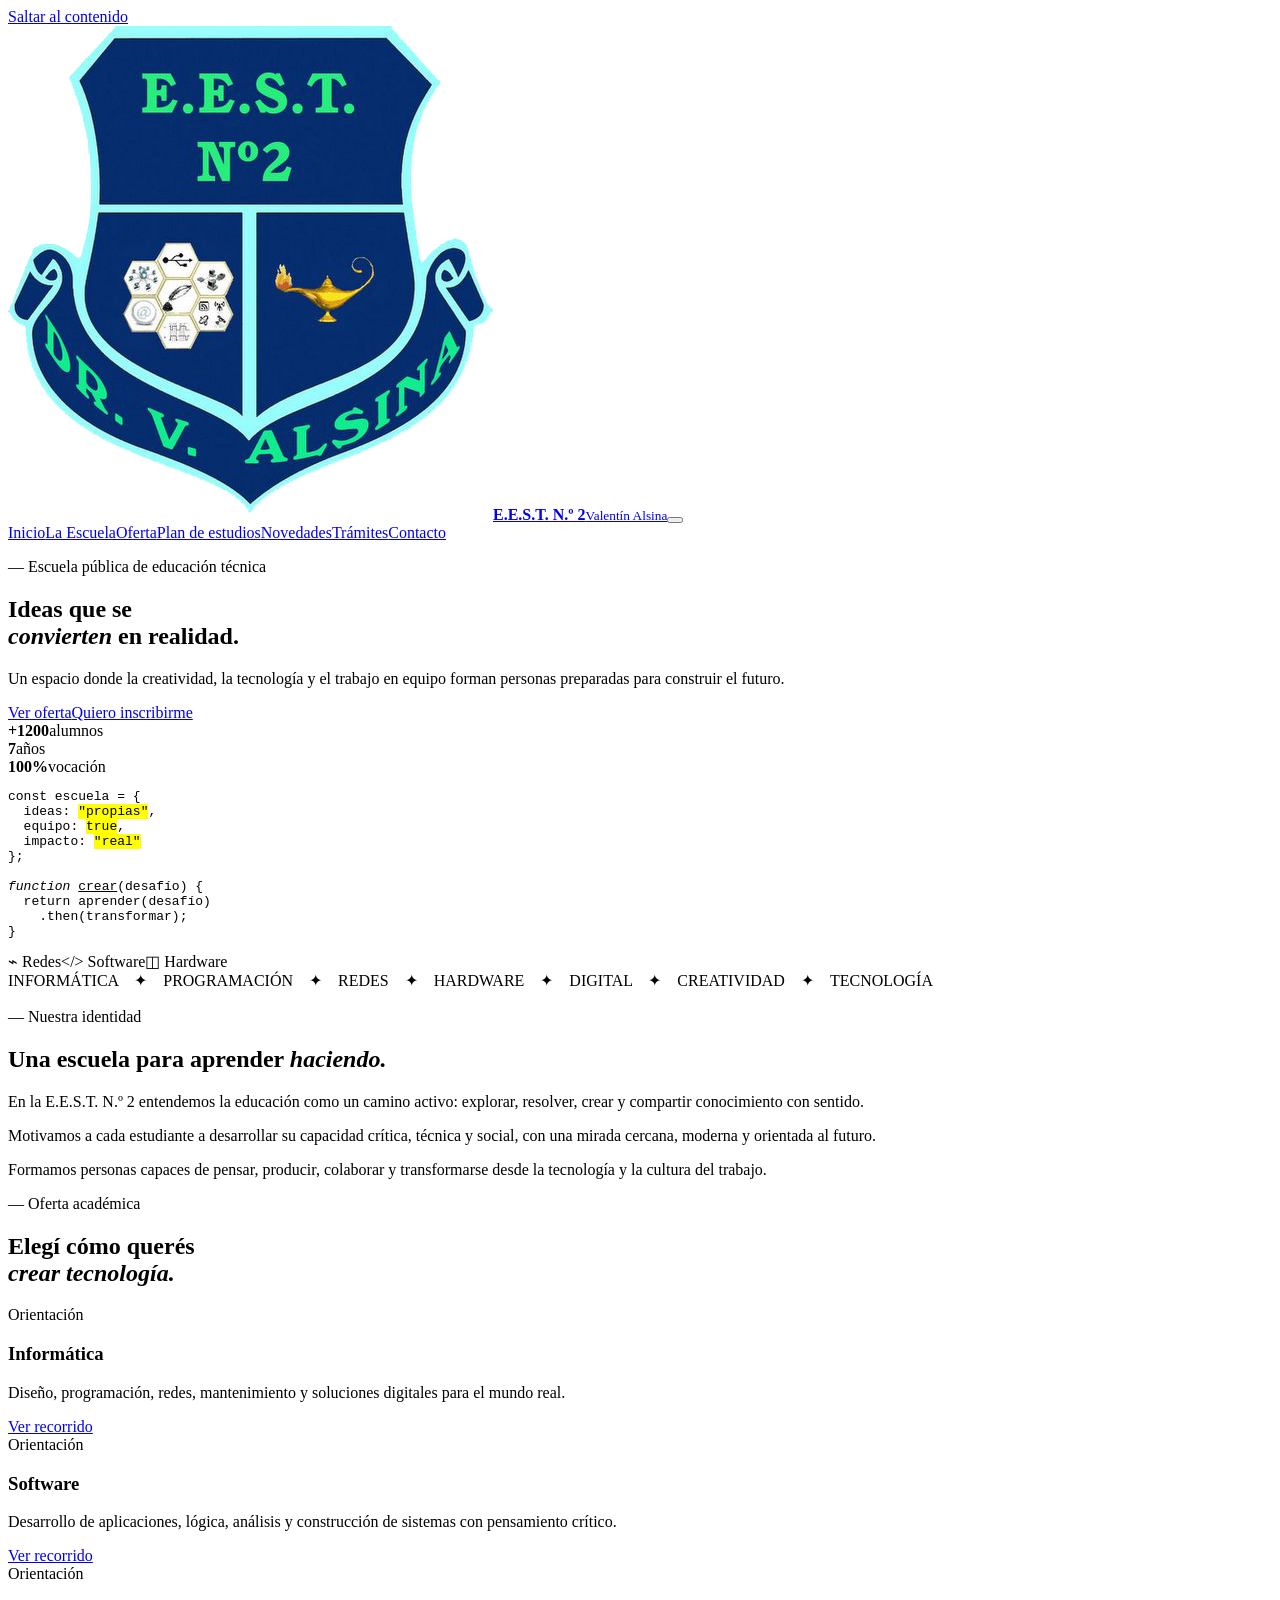
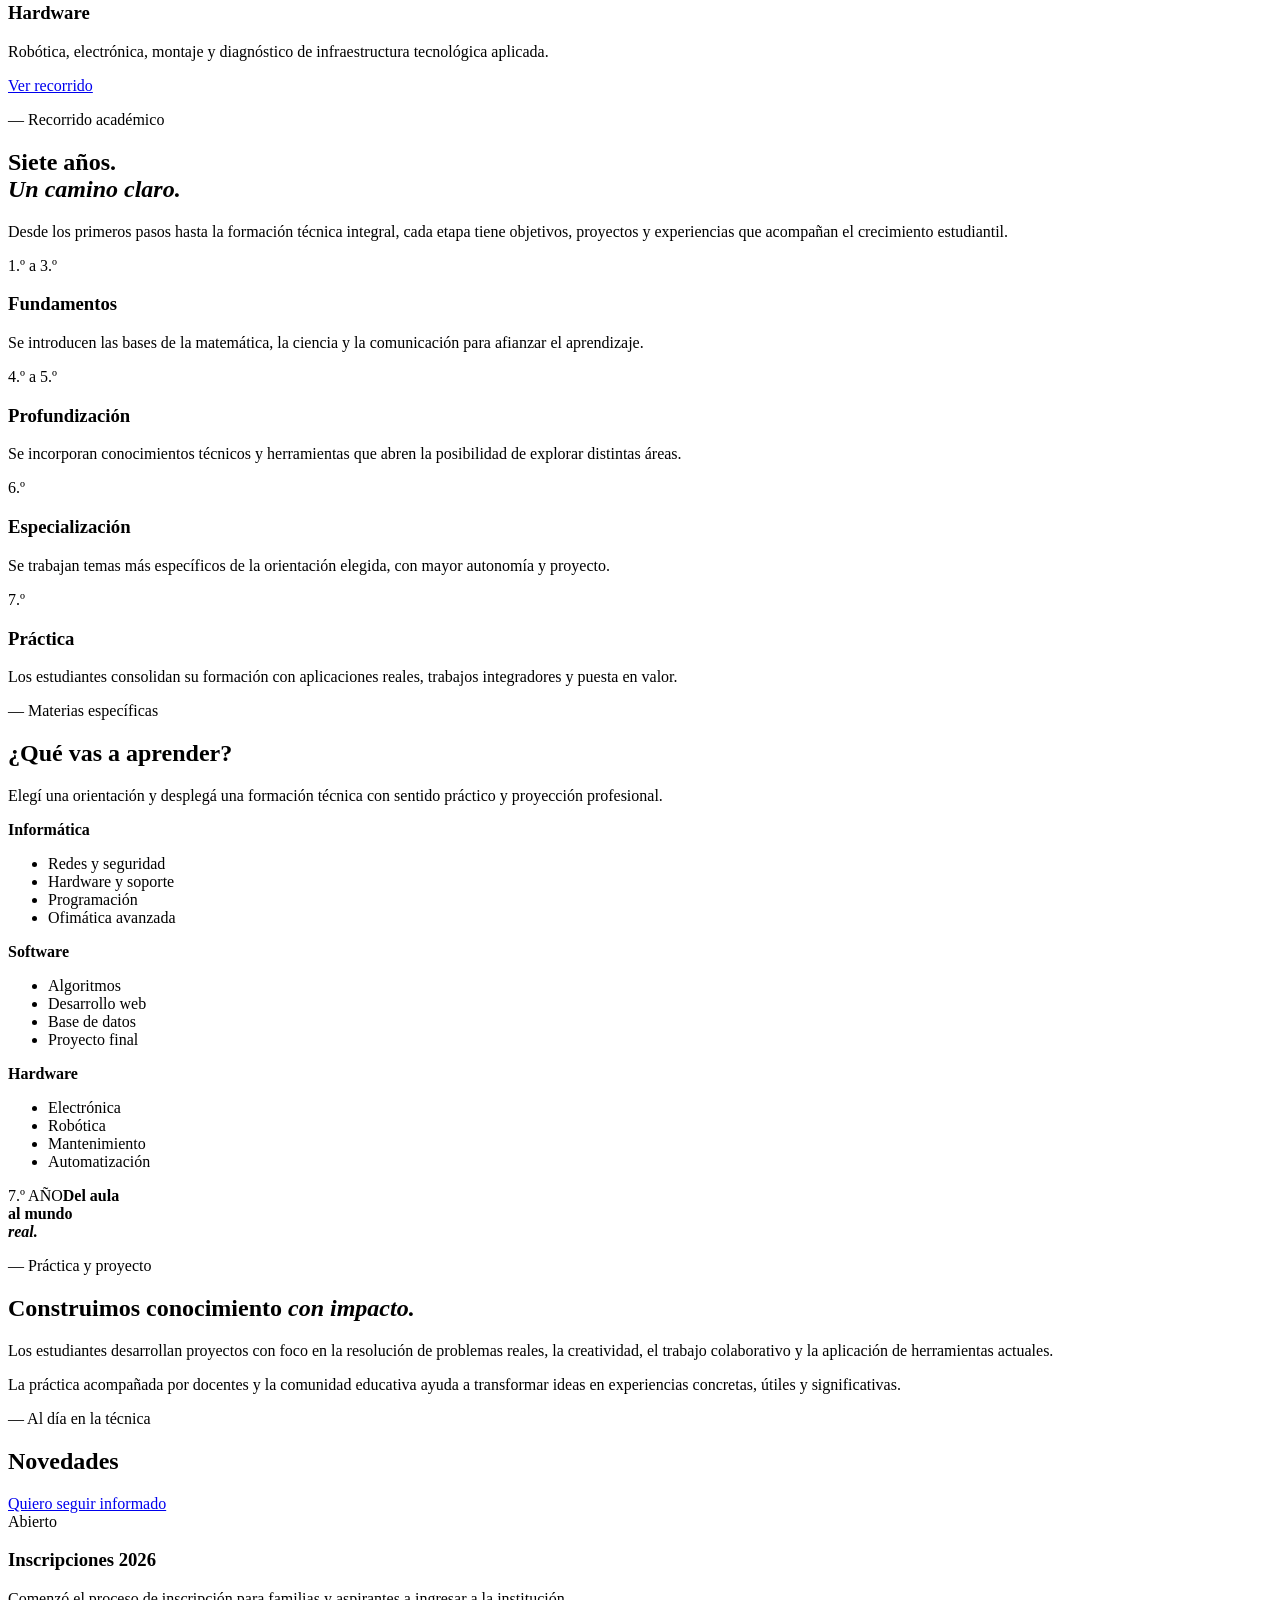
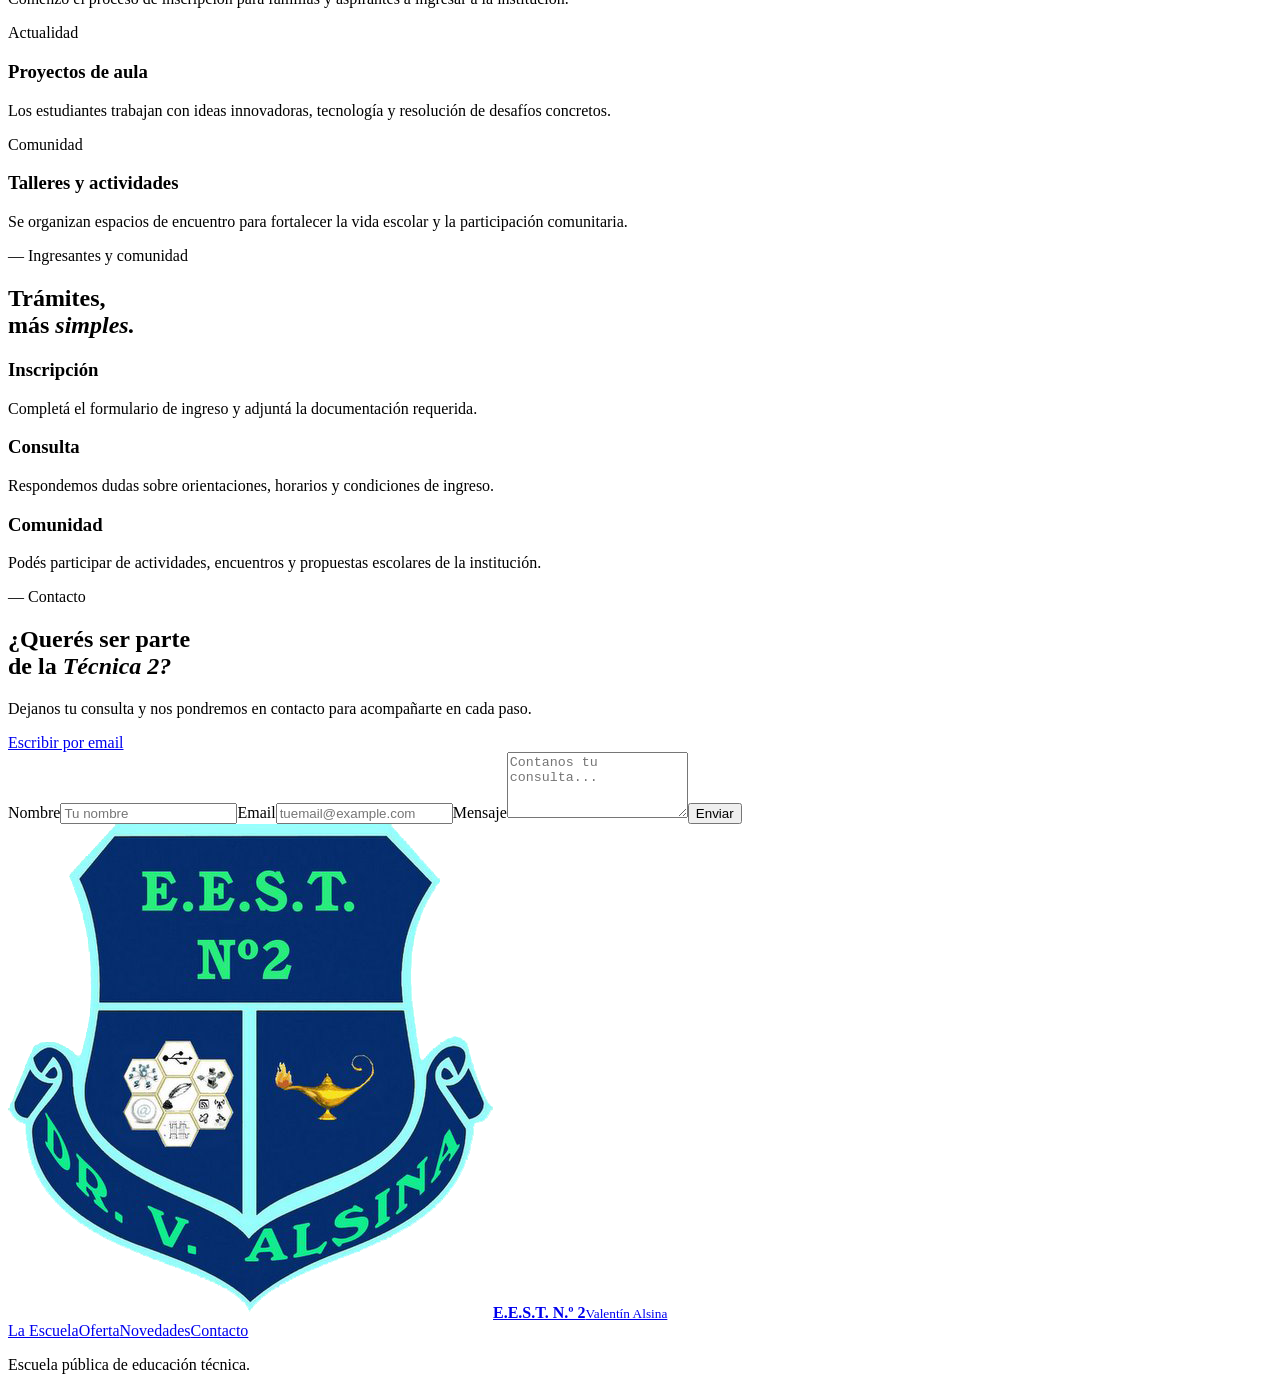
==== project/index.html @ 996b352d "Rename project/Index.html to project/index.html" ====
<!doctype html>
<html lang="es"><head><meta charset="utf-8"><meta name="viewport" content="width=device-width,initial-scale=1"><meta name="description" content="Sitio institucional de la E.E.S.T. N.º 2 de Valentín Alsina"><title>E.E.S.T. N.º 2</title><link rel="icon" href="Escudo.png" type="image/png"><link rel="preconnect" href="https://fonts.googleapis.com"><link rel="preconnect" href="https://fonts.gstatic.com" crossorigin><link href="https://fonts.googleapis.com/css2?family=Lexend:wght@400;500;600;700;800;900&family=IBM+Plex+Mono:wght@400;500;600;700&display=swap" rel="stylesheet"><link rel="stylesheet" href="style.css"></head>
<body><a class="skip" href="#main">Saltar al contenido</a>
<header><nav class="nav wrap"><a class="brand" href="#inicio"><img src="Escudo.png" alt="Escudo oficial de la E.E.S.T. N.º 2"><span><strong>E.E.S.T. N.º 2</strong><small>Valentín Alsina</small></span></a><button class="menu-toggle" aria-label="Abrir menú"><span></span><span></span><span></span></button><div class="menu"><a href="#inicio">Inicio</a><a href="#escuela">La Escuela</a><a href="#oferta">Oferta</a><a href="#plan">Plan de estudios</a><a href="#novedades">Novedades</a><a href="#tramites">Trámites</a><a href="#contacto">Contacto</a></div></nav></header>
<main id="main">
<section class="hero" id="inicio"><div class="wrap hero-grid"><div class="hero-copy reveal"><p class="eyebrow">— Escuela pública de educación técnica</p><h1>Ideas que se<br><em>convierten</em> en <span>realidad.</span></h1><p class="lead">Un espacio donde la creatividad, la tecnología y el trabajo en equipo forman personas preparadas para construir el futuro.</p><div class="hero-actions"><a class="button primary" href="#oferta">Ver oferta</a><a class="button secondary" href="#contacto">Quiero inscribirme</a></div><div class="hero-meta"><div><b>+1200</b><span>alumnos</span></div><div><b>7</b><span>años</span></div><div><b>100%</b><span>vocación</span></div></div></div><div class="hero-visual reveal"><div class="code-block"><pre>const escuela = {
  ideas: <mark>"propias"</mark>,
  equipo: <mark>true</mark>,
  impacto: <mark>"real"</mark>
};

<i>function</i> <u>crear</u>(desafío) {
  return aprender(desafío)
    .then(transformar);
}</pre></div><span class="chip c1">⌁ Redes</span><span class="chip c2">&lt;/&gt; Software</span><span class="chip c3">◫ Hardware</span></div></div><div class="ticker">INFORMÁTICA　✦　PROGRAMACIÓN　✦　REDES　✦　HARDWARE　✦　DIGITAL　✦　CREATIVIDAD　✦　TECNOLOGÍA</div></section>

<section class="section" id="escuela"><div class="wrap intro"><div class="heading reveal"><p class="eyebrow blue">— Nuestra identidad</p><h2>Una escuela para aprender <em>haciendo.</em></h2></div><div class="intro-grid reveal"><div class="card glow"><p>En la E.E.S.T. N.º 2 entendemos la educación como un camino activo: explorar, resolver, crear y compartir conocimiento con sentido.</p></div><div class="card"><p>Motivamos a cada estudiante a desarrollar su capacidad crítica, técnica y social, con una mirada cercana, moderna y orientada al futuro.</p></div><div class="card"><p>Formamos personas capaces de pensar, producir, colaborar y transformarse desde la tecnología y la cultura del trabajo.</p></div></div></div></section>

<section class="section dark" id="oferta"><div class="wrap"><div class="heading center reveal"><p class="eyebrow">— Oferta académica</p><h2>Elegí cómo querés<br><em>crear tecnología.</em></h2></div><div class="cards-grid reveal"><article class="offer-card"><span class="kicker">Orientación</span><h3>Informática</h3><p>Diseño, programación, redes, mantenimiento y soluciones digitales para el mundo real.</p><a href="#plan">Ver recorrido</a></article><article class="offer-card"><span class="kicker">Orientación</span><h3>Software</h3><p>Desarrollo de aplicaciones, lógica, análisis y construcción de sistemas con pensamiento crítico.</p><a href="#plan">Ver recorrido</a></article><article class="offer-card"><span class="kicker">Orientación</span><h3>Hardware</h3><p>Robótica, electrónica, montaje y diagnóstico de infraestructura tecnológica aplicada.</p><a href="#plan">Ver recorrido</a></article></div></div></section>

<section class="section white" id="plan"><div class="wrap"><div class="study-head reveal"><div class="heading"><p class="eyebrow blue">— Recorrido académico</p><h2>Siete años.<br><em>Un camino claro.</em></h2></div><p>Desde los primeros pasos hasta la formación técnica integral, cada etapa tiene objetivos, proyectos y experiencias que acompañan el crecimiento estudiantil.</p></div><div class="timeline reveal"><div class="step"><span>1.º a 3.º</span><h3>Fundamentos</h3><p>Se introducen las bases de la matemática, la ciencia y la comunicación para afianzar el aprendizaje.</p></div><div class="step"><span>4.º a 5.º</span><h3>Profundización</h3><p>Se incorporan conocimientos técnicos y herramientas que abren la posibilidad de explorar distintas áreas.</p></div><div class="step"><span>6.º</span><h3>Especialización</h3><p>Se trabajan temas más específicos de la orientación elegida, con mayor autonomía y proyecto.</p></div><div class="step"><span>7.º</span><h3>Práctica</h3><p>Los estudiantes consolidan su formación con aplicaciones reales, trabajos integradores y puesta en valor.</p></div></div></div></section>

<section class="section"><div class="wrap narrow"><div class="heading reveal"><p class="eyebrow blue">— Materias específicas</p><h2>¿Qué vas a aprender?</h2><p>Elegí una orientación y desplegá una formación técnica con sentido práctico y proyección profesional.</p></div><div class="subject-list reveal"><div class="subject"><strong>Informática</strong><ul><li>Redes y seguridad</li><li>Hardware y soporte</li><li>Programación</li><li>Ofimática avanzada</li></ul></div><div class="subject"><strong>Software</strong><ul><li>Algoritmos</li><li>Desarrollo web</li><li>Base de datos</li><li>Proyecto final</li></ul></div><div class="subject"><strong>Hardware</strong><ul><li>Electrónica</li><li>Robótica</li><li>Mantenimiento</li><li>Automatización</li></ul></div></div></div></section>

<section class="section practice"><div class="wrap practice-grid"><div class="practice-art reveal"><span>7.º AÑO</span><b>Del aula<br>al mundo<br><em>real.</em></b></div><div class="practice-copy reveal"><div class="heading"><p class="eyebrow blue">— Práctica y proyecto</p><h2>Construimos conocimiento <em>con impacto.</em></h2></div><p>Los estudiantes desarrollan proyectos con foco en la resolución de problemas reales, la creatividad, el trabajo colaborativo y la aplicación de herramientas actuales.</p><p>La práctica acompañada por docentes y la comunidad educativa ayuda a transformar ideas en experiencias concretas, útiles y significativas.</p></div></div></section>

<section class="section" id="novedades"><div class="wrap"><div class="news-head reveal"><div class="heading"><p class="eyebrow blue">— Al día en la técnica</p><h2>Novedades</h2></div><a class="text-link" href="#contacto">Quiero seguir informado</a></div><div class="news-grid reveal"><article class="news-card"><span>Abierto</span><h3>Inscripciones 2026</h3><p>Comenzó el proceso de inscripción para familias y aspirantes a ingresar a la institución.</p></article><article class="news-card"><span>Actualidad</span><h3>Proyectos de aula</h3><p>Los estudiantes trabajan con ideas innovadoras, tecnología y resolución de desafíos concretos.</p></article><article class="news-card"><span>Comunidad</span><h3>Talleres y actividades</h3><p>Se organizan espacios de encuentro para fortalecer la vida escolar y la participación comunitaria.</p></article></div></div></section>

<section class="section white" id="tramites"><div class="wrap procedures"><div class="heading reveal"><p class="eyebrow blue">— Ingresantes y comunidad</p><h2>Trámites,<br>más <em>simples.</em></h2></div><div class="procedure-list reveal"><div class="procedure"><h3>Inscripción</h3><p>Completá el formulario de ingreso y adjuntá la documentación requerida.</p></div><div class="procedure"><h3>Consulta</h3><p>Respondemos dudas sobre orientaciones, horarios y condiciones de ingreso.</p></div><div class="procedure"><h3>Comunidad</h3><p>Podés participar de actividades, encuentros y propuestas escolares de la institución.</p></div></div></div></section>

<section class="contact" id="contacto"><div class="wrap contact-grid"><div class="heading reveal"><p class="eyebrow">— Contacto</p><h2>¿Querés ser parte<br>de la <em>Técnica 2?</em></h2><p>Dejanos tu consulta y nos pondremos en contacto para acompañarte en cada paso.</p><a class="button primary" href="mailto:contacto@tecnica2.edu.ar">Escribir por email</a></div><form class="contact-form reveal"><label><span>Nombre</span><input type="text" placeholder="Tu nombre"></label><label><span>Email</span><input type="email" placeholder="tuemail@example.com"></label><label><span>Mensaje</span><textarea rows="4" placeholder="Contanos tu consulta..."></textarea></label><button type="submit" class="button primary">Enviar</button></form></div></section>
</main>
<footer><div class="wrap footer"><a class="brand" href="#inicio"><img src="Escudo.png" alt="Escudo oficial de la E.E.S.T. N.º 2"><span><strong>E.E.S.T. N.º 2</strong><small>Valentín Alsina</small></span></a><div class="footer-links"><a href="#escuela">La Escuela</a><a href="#oferta">Oferta</a><a href="#novedades">Novedades</a><a href="#contacto">Contacto</a></div><p>Escuela pública de educación técnica.</p></div></footer>
<dialog><button class="close">×</button><div id="modal"></div></dialog><script src="script.js"></script></body></html>
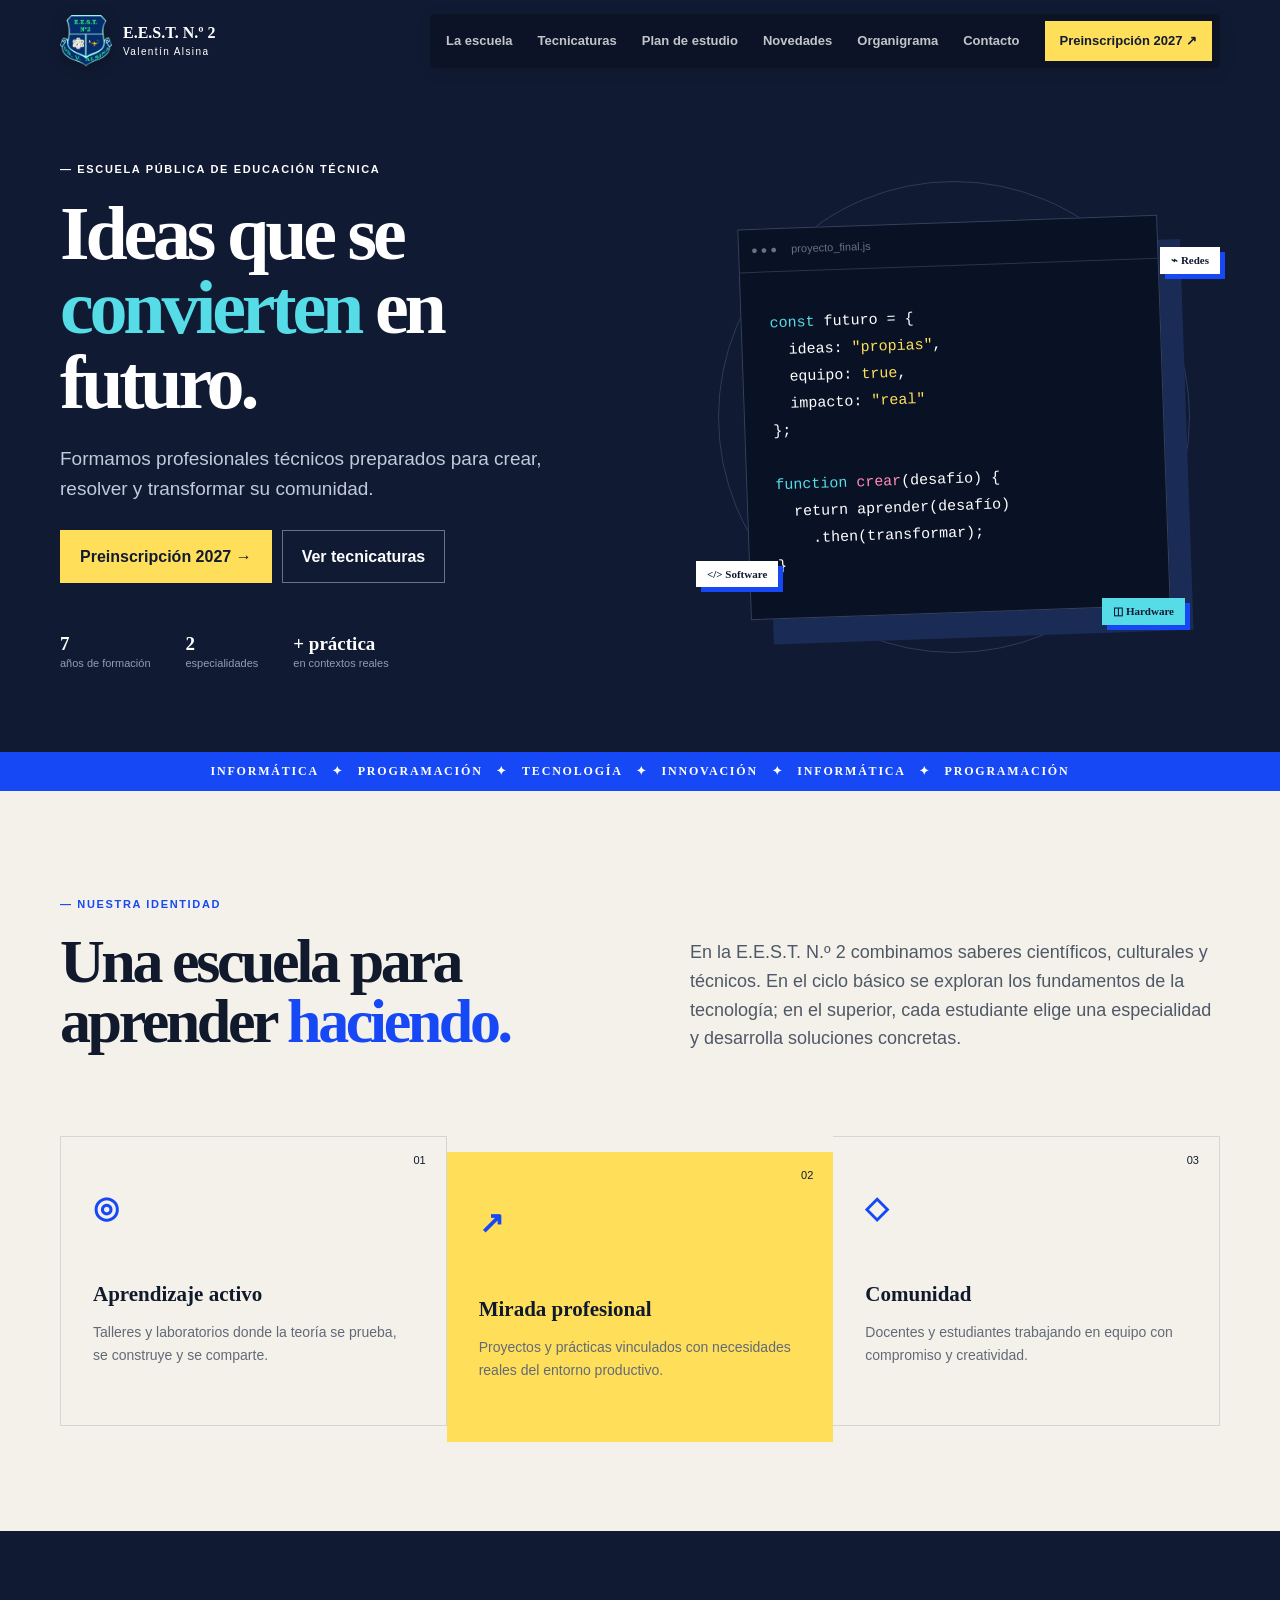
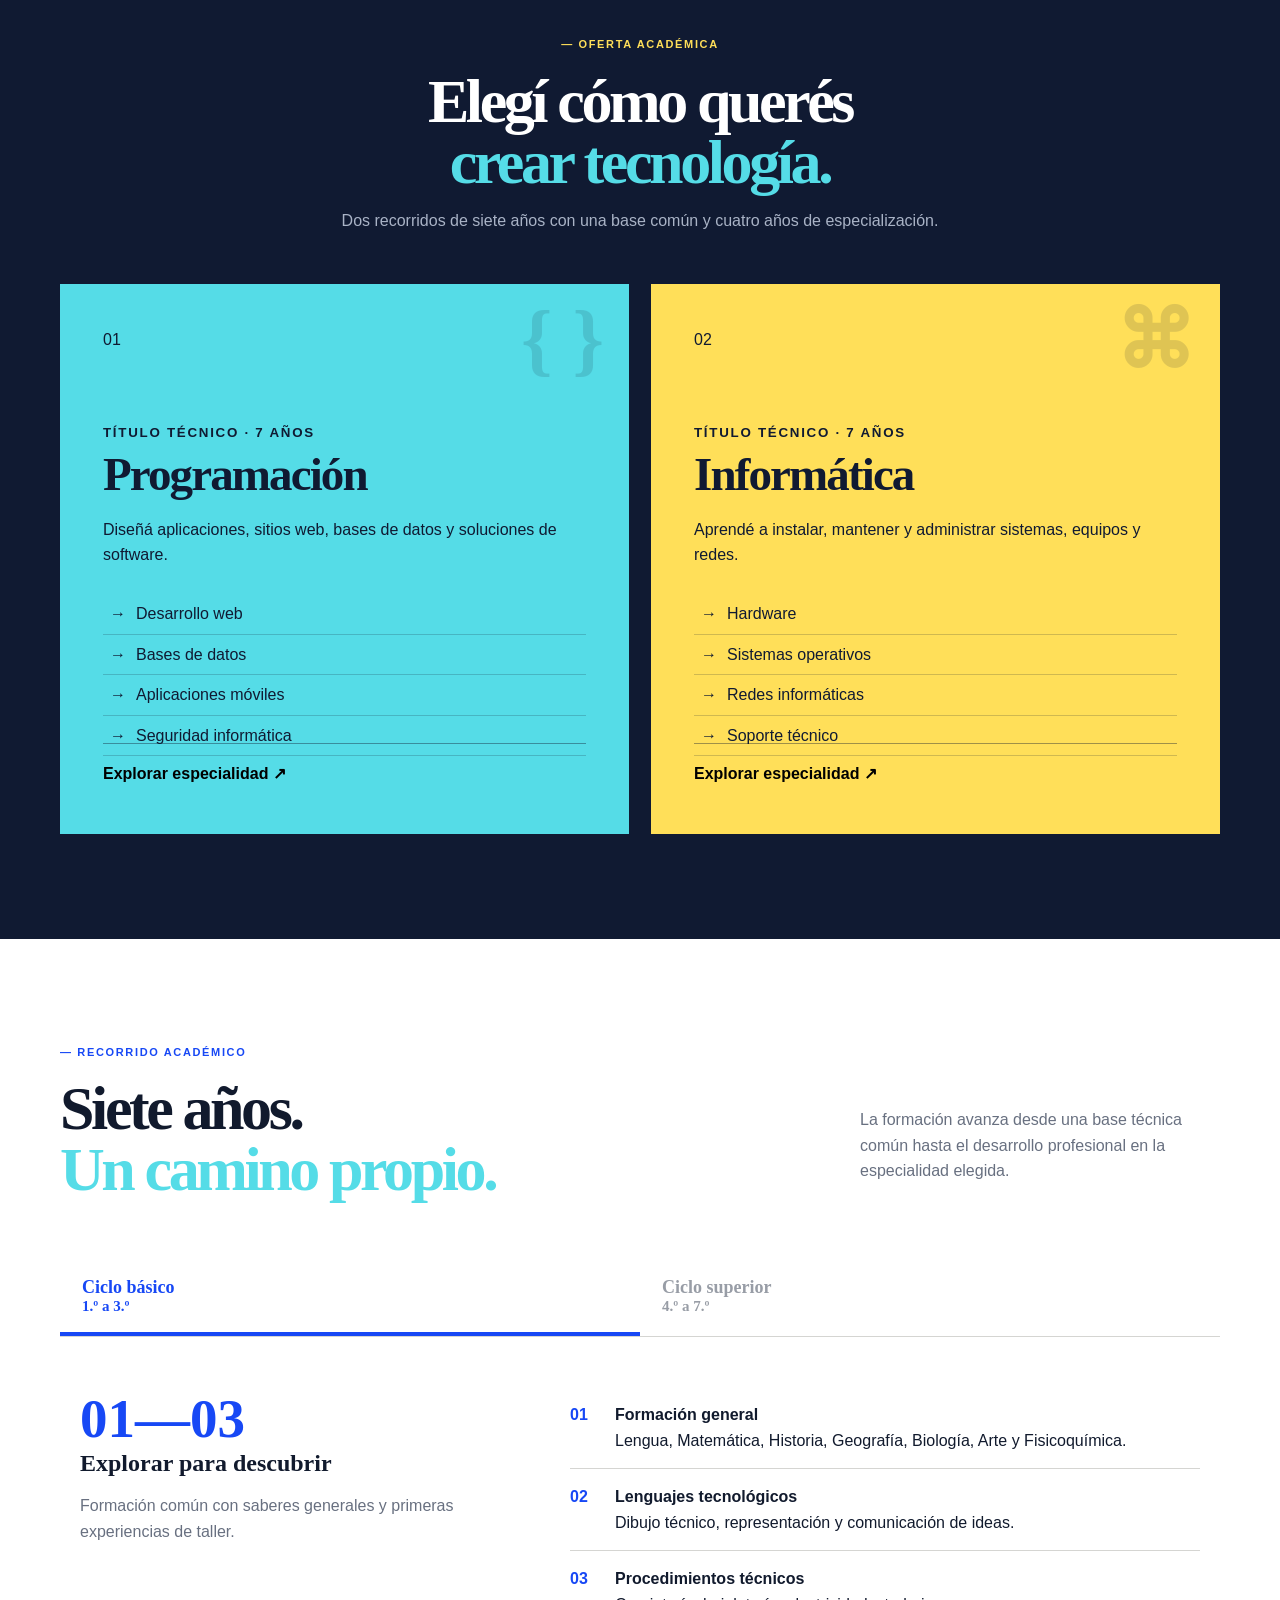
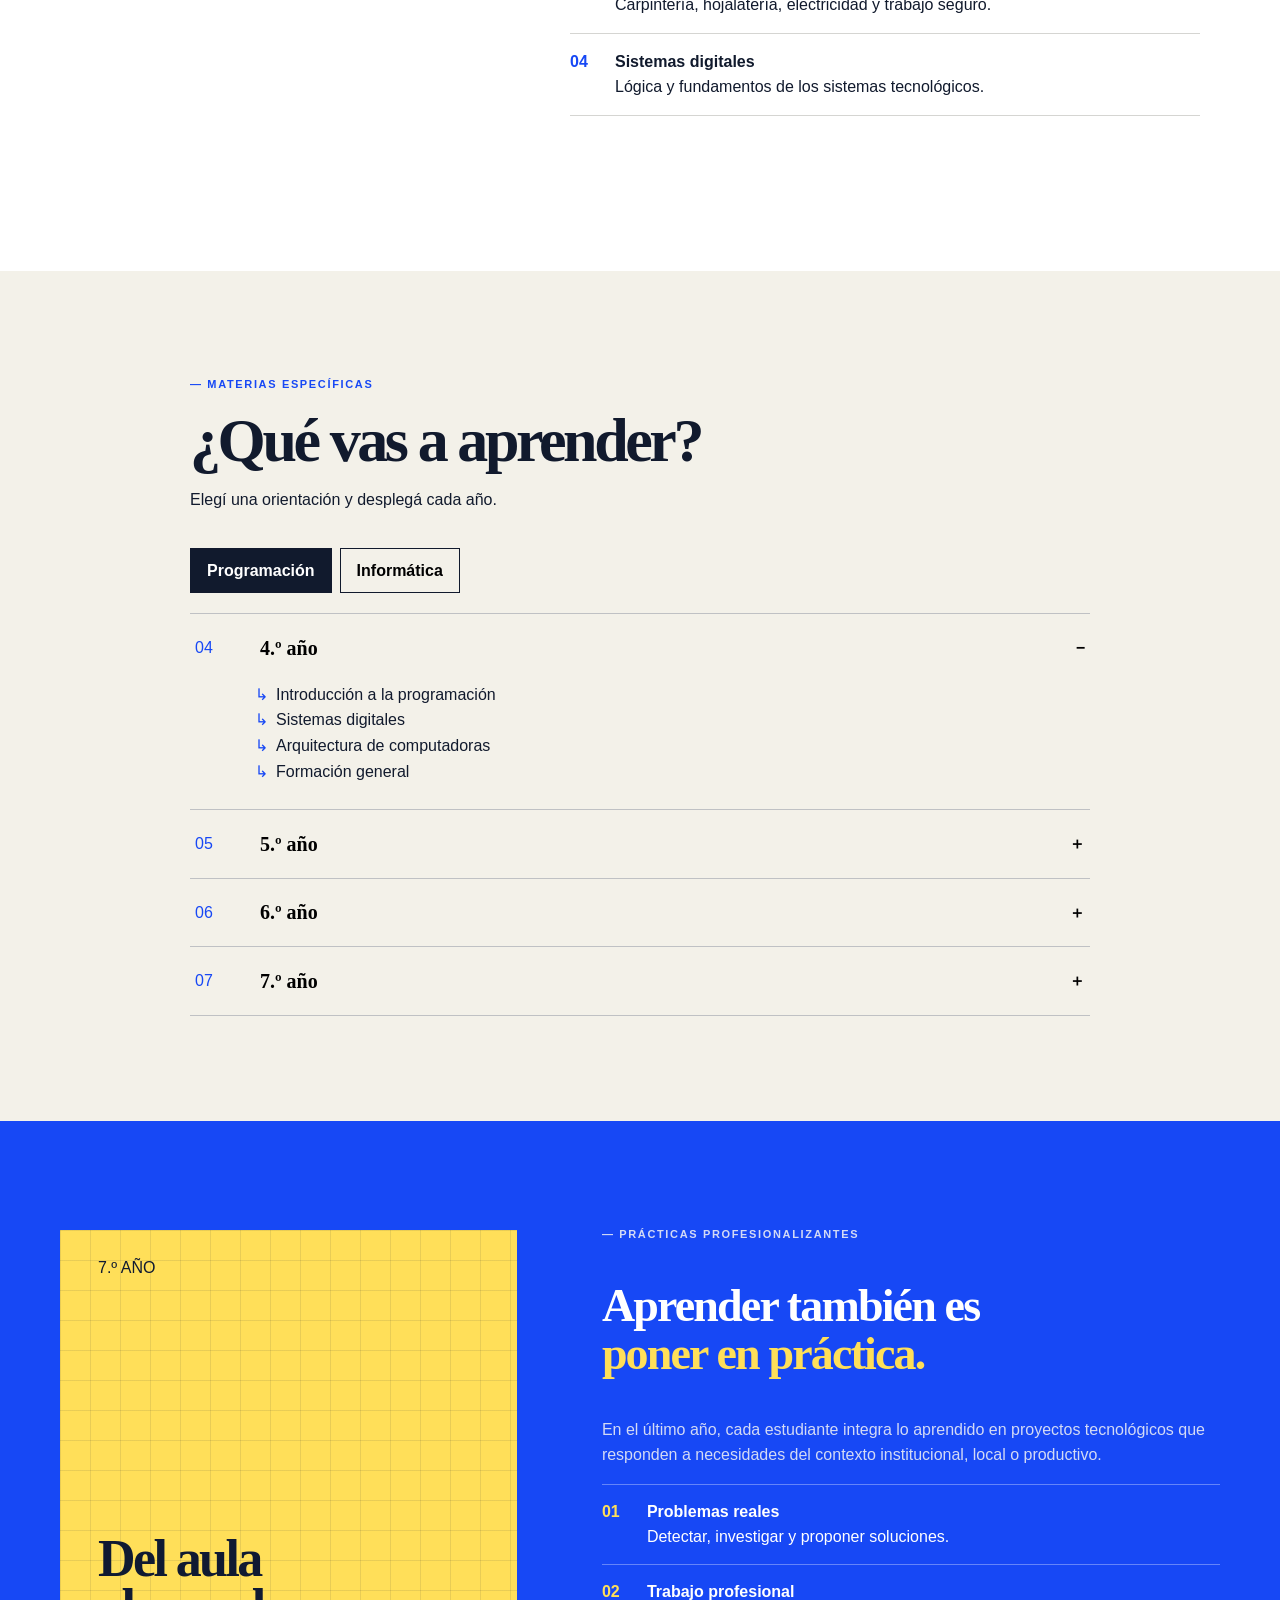
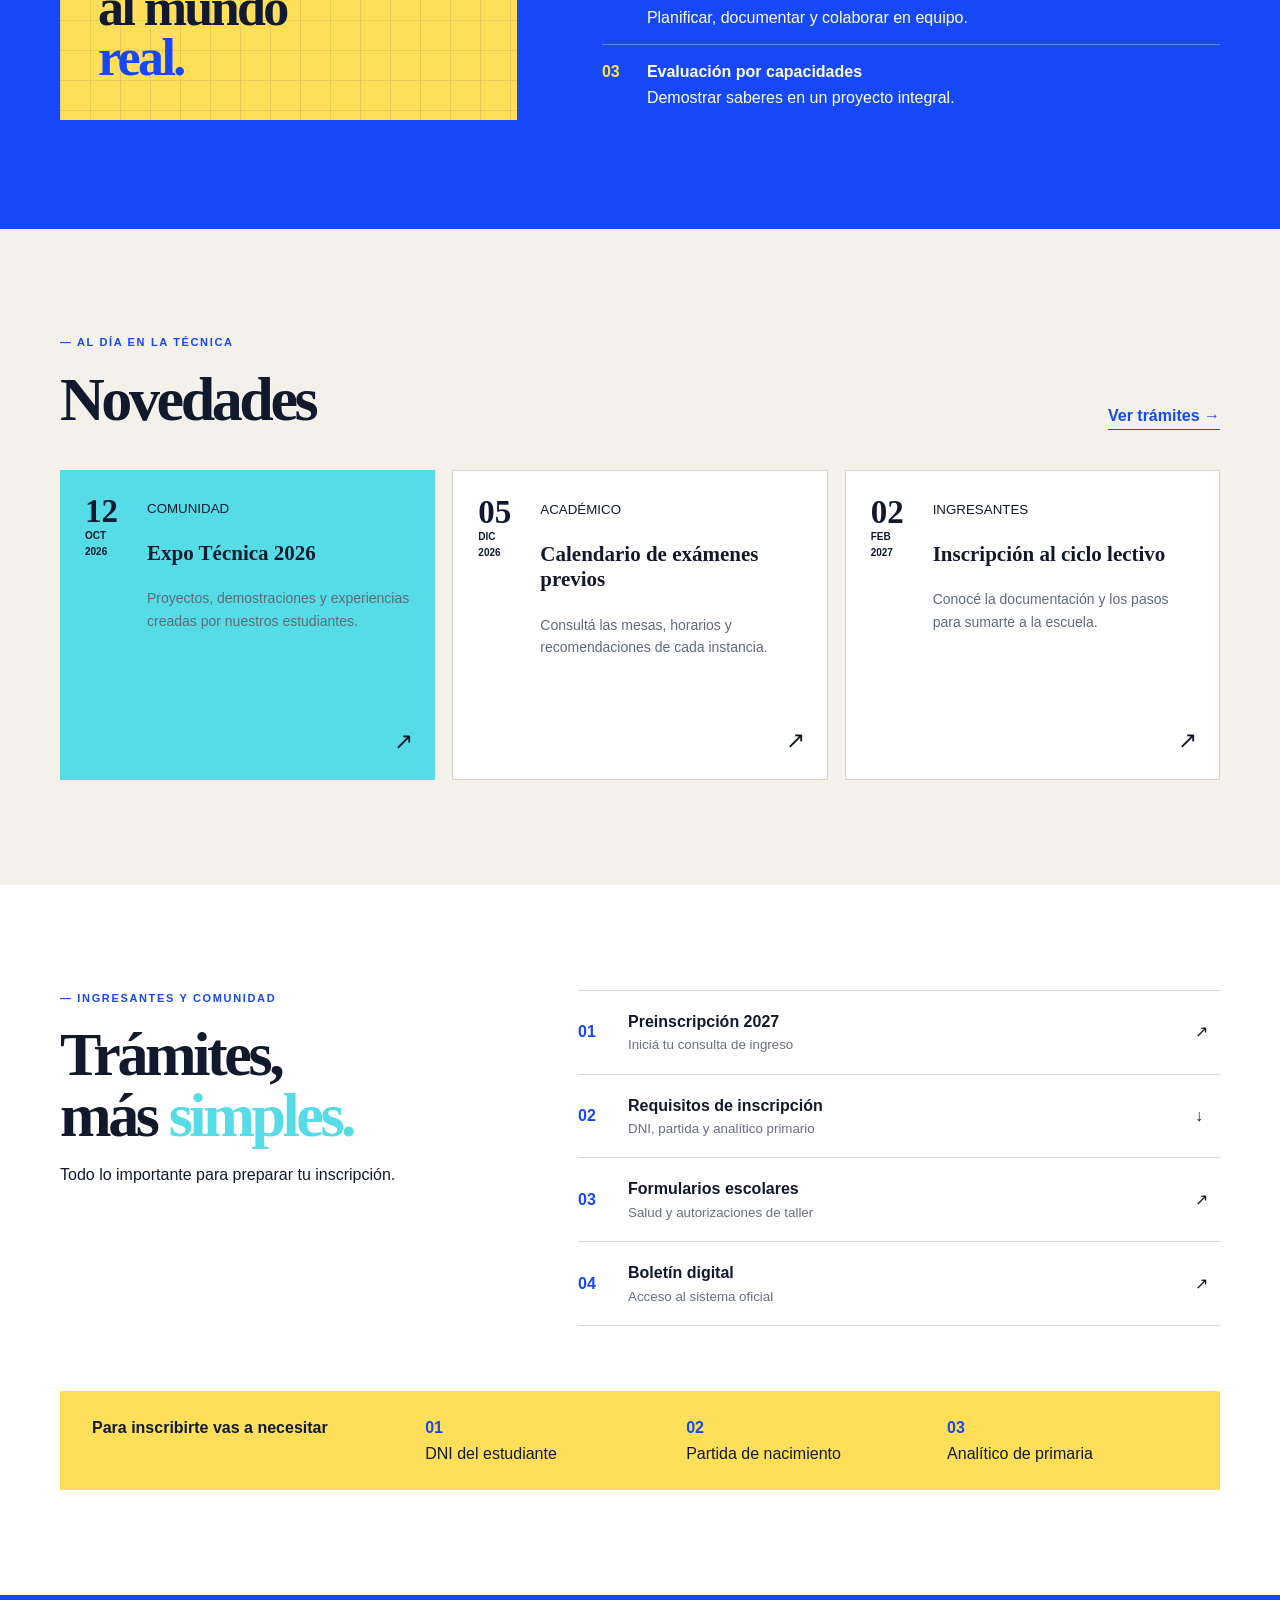
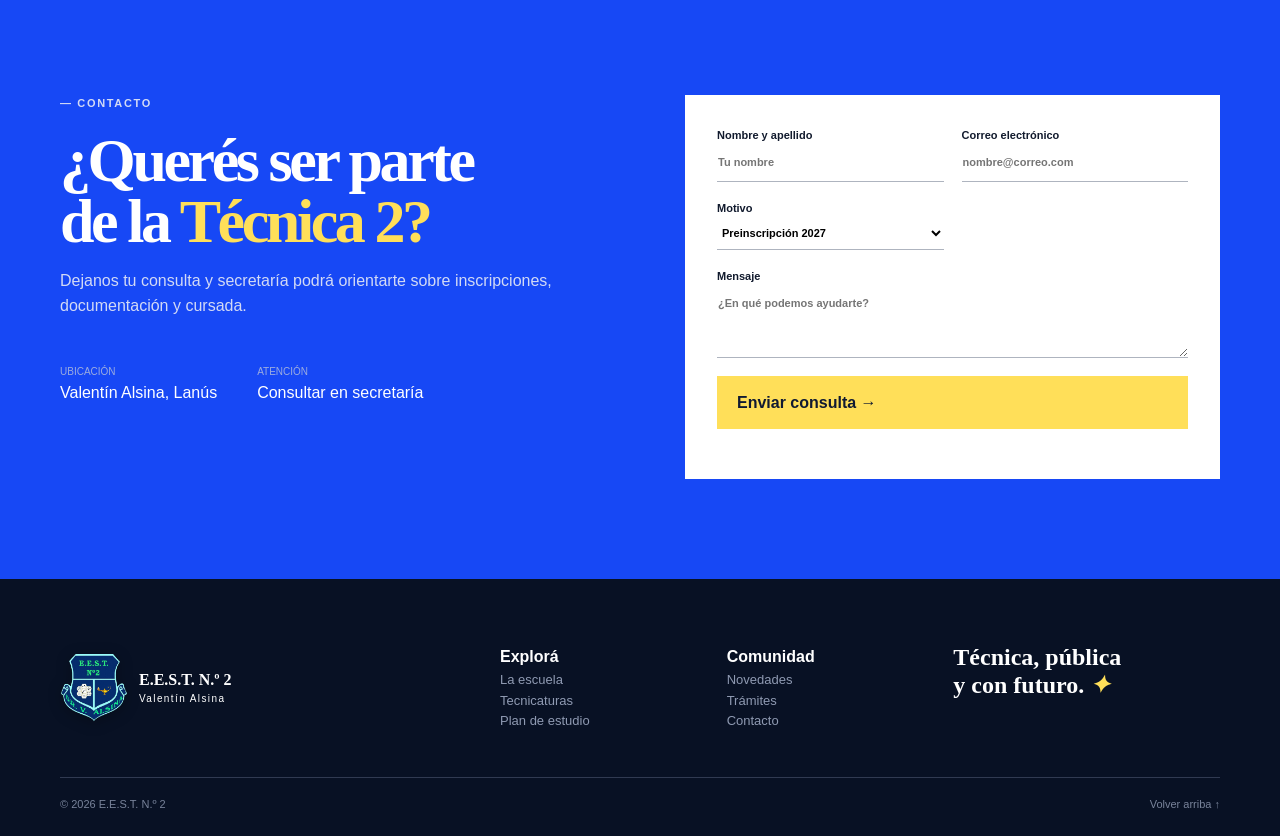
==== commit a0fb1585: "Add files via upload" ====
--- a/project/index.html
+++ b/project/index.html
@@ -1,9 +1,9 @@
 <!doctype html>
-<html lang="es"><head><meta charset="utf-8"><meta name="viewport" content="width=device-width,initial-scale=1"><meta name="description" content="Sitio institucional de la E.E.S.T. N.º 2 de Valentín Alsina"><title>E.E.S.T. N.º 2</title><link rel="icon" href="Escudo.png" type="image/png"><link rel="preconnect" href="https://fonts.googleapis.com"><link rel="preconnect" href="https://fonts.gstatic.com" crossorigin><link href="https://fonts.googleapis.com/css2?family=Lexend:wght@400;500;600;700;800;900&family=IBM+Plex+Mono:wght@400;500;600;700&display=swap" rel="stylesheet"><link rel="stylesheet" href="style.css"></head>
+<html lang="es"><head><meta charset="utf-8"><meta name="viewport" content="width=device-width,initial-scale=1"><meta name="description" content="Sitio institucional de la E.E.S.T. N.º 2 de Valentín Alsina"><title>E.E.S.T. N.º 2 | Valentín Alsina</title><link rel="preconnect" href="https://fonts.googleapis.com"><link rel="preconnect" href="https://fonts.gstatic.com" crossorigin><link href="https://fonts.googleapis.com/css2?family=DM+Sans:wght@400;500;600;700&family=Space+Grotesk:wght@500;600;700&display=swap" rel="stylesheet"><link rel="stylesheet" href="styles.css"></head>
 <body><a class="skip" href="#main">Saltar al contenido</a>
-<header><nav class="nav wrap"><a class="brand" href="#inicio"><img src="Escudo.png" alt="Escudo oficial de la E.E.S.T. N.º 2"><span><strong>E.E.S.T. N.º 2</strong><small>Valentín Alsina</small></span></a><button class="menu-toggle" aria-label="Abrir menú"><span></span><span></span><span></span></button><div class="menu"><a href="#inicio">Inicio</a><a href="#escuela">La Escuela</a><a href="#oferta">Oferta</a><a href="#plan">Plan de estudios</a><a href="#novedades">Novedades</a><a href="#tramites">Trámites</a><a href="#contacto">Contacto</a></div></nav></header>
+<header><nav class="nav wrap"><a class="brand" href="#inicio"><img src="Escudo.png" alt="Escudo oficial de la E.E.S.T. N.º 2"><span><strong>E.E.S.T. N.º 2</strong><small>Valentín Alsina</small></span></a><button class="menu" aria-label="Abrir menú" aria-expanded="false">☰</button><div class="links"><a href="#escuela">La escuela</a><a href="#oferta">Tecnicaturas</a><a href="#plan">Plan de estudio</a><a href="#novedades">Novedades</a><a href="organigrama.html">Organigrama</a><a href="#contacto">Contacto</a><a class="top-cta" href="#tramites">Preinscripción 2027 ↗</a></div></nav></header>
 <main id="main">
-<section class="hero" id="inicio"><div class="wrap hero-grid"><div class="hero-copy reveal"><p class="eyebrow">— Escuela pública de educación técnica</p><h1>Ideas que se<br><em>convierten</em> en <span>realidad.</span></h1><p class="lead">Un espacio donde la creatividad, la tecnología y el trabajo en equipo forman personas preparadas para construir el futuro.</p><div class="hero-actions"><a class="button primary" href="#oferta">Ver oferta</a><a class="button secondary" href="#contacto">Quiero inscribirme</a></div><div class="hero-meta"><div><b>+1200</b><span>alumnos</span></div><div><b>7</b><span>años</span></div><div><b>100%</b><span>vocación</span></div></div></div><div class="hero-visual reveal"><div class="code-block"><pre>const escuela = {
+<section class="hero" id="inicio"><div class="wrap hero-grid"><div class="hero-copy reveal"><p class="eyebrow">— Escuela pública de educación técnica</p><h1>Ideas que se<br><em>convierten</em> en futuro.</h1><p class="lead">Formamos profesionales técnicos preparados para crear, resolver y transformar su comunidad.</p><div class="actions"><a class="btn yellow" href="#tramites">Preinscripción 2027 →</a><a class="btn outline" href="#oferta">Ver tecnicaturas</a></div><div class="stats"><span><b>7</b>años de formación</span><span><b>2</b>especialidades</span><span><b>+ práctica</b>en contextos reales</span></div></div><div class="visual reveal"><div class="code"><div class="dots">● ● ●　 proyecto_final.js</div><pre><i>const</i> futuro = {
   ideas: <mark>"propias"</mark>,
   equipo: <mark>true</mark>,
   impacto: <mark>"real"</mark>
@@ -12,23 +12,23 @@
 <i>function</i> <u>crear</u>(desafío) {
   return aprender(desafío)
     .then(transformar);
-}</pre></div><span class="chip c1">⌁ Redes</span><span class="chip c2">&lt;/&gt; Software</span><span class="chip c3">◫ Hardware</span></div></div><div class="ticker">INFORMÁTICA　✦　PROGRAMACIÓN　✦　REDES　✦　HARDWARE　✦　DIGITAL　✦　CREATIVIDAD　✦　TECNOLOGÍA</div></section>
+}</pre></div><span class="chip c1">⌁ Redes</span><span class="chip c2">&lt;/&gt; Software</span><span class="chip c3">◫ Hardware</span></div></div><div class="ticker">INFORMÁTICA　✦　PROGRAMACIÓN　✦　TECNOLOGÍA　✦　INNOVACIÓN　✦　INFORMÁTICA　✦　PROGRAMACIÓN</div></section>
 
-<section class="section" id="escuela"><div class="wrap intro"><div class="heading reveal"><p class="eyebrow blue">— Nuestra identidad</p><h2>Una escuela para aprender <em>haciendo.</em></h2></div><div class="intro-grid reveal"><div class="card glow"><p>En la E.E.S.T. N.º 2 entendemos la educación como un camino activo: explorar, resolver, crear y compartir conocimiento con sentido.</p></div><div class="card"><p>Motivamos a cada estudiante a desarrollar su capacidad crítica, técnica y social, con una mirada cercana, moderna y orientada al futuro.</p></div><div class="card"><p>Formamos personas capaces de pensar, producir, colaborar y transformarse desde la tecnología y la cultura del trabajo.</p></div></div></div></section>
+<section class="section" id="escuela"><div class="wrap intro"><div class="heading reveal"><p class="eyebrow blue">— Nuestra identidad</p><h2>Una escuela para aprender <em>haciendo.</em></h2></div><div class="intro-text reveal"><p>En la E.E.S.T. N.º 2 combinamos saberes científicos, culturales y técnicos. En el ciclo básico se exploran los fundamentos de la tecnología; en el superior, cada estudiante elige una especialidad y desarrolla soluciones concretas.</p></div></div><div class="wrap values"><article class="reveal"><i>01</i><b>◎</b><h3>Aprendizaje activo</h3><p>Talleres y laboratorios donde la teoría se prueba, se construye y se comparte.</p></article><article class="hot reveal"><i>02</i><b>↗</b><h3>Mirada profesional</h3><p>Proyectos y prácticas vinculados con necesidades reales del entorno productivo.</p></article><article class="reveal"><i>03</i><b>◇</b><h3>Comunidad</h3><p>Docentes y estudiantes trabajando en equipo con compromiso y creatividad.</p></article></div></section>
 
-<section class="section dark" id="oferta"><div class="wrap"><div class="heading center reveal"><p class="eyebrow">— Oferta académica</p><h2>Elegí cómo querés<br><em>crear tecnología.</em></h2></div><div class="cards-grid reveal"><article class="offer-card"><span class="kicker">Orientación</span><h3>Informática</h3><p>Diseño, programación, redes, mantenimiento y soluciones digitales para el mundo real.</p><a href="#plan">Ver recorrido</a></article><article class="offer-card"><span class="kicker">Orientación</span><h3>Software</h3><p>Desarrollo de aplicaciones, lógica, análisis y construcción de sistemas con pensamiento crítico.</p><a href="#plan">Ver recorrido</a></article><article class="offer-card"><span class="kicker">Orientación</span><h3>Hardware</h3><p>Robótica, electrónica, montaje y diagnóstico de infraestructura tecnológica aplicada.</p><a href="#plan">Ver recorrido</a></article></div></div></section>
+<section class="section dark" id="oferta"><div class="wrap"><div class="heading center reveal"><p class="eyebrow">— Oferta académica</p><h2>Elegí cómo querés<br><em>crear tecnología.</em></h2><p>Dos recorridos de siete años con una base común y cuatro años de especialización.</p></div><div class="programs"><article class="program cyan reveal"><span>01</span><i>{ }</i><small>TÍTULO TÉCNICO · 7 AÑOS</small><h3>Programación</h3><p>Diseñá aplicaciones, sitios web, bases de datos y soluciones de software.</p><ul><li>Desarrollo web</li><li>Bases de datos</li><li>Aplicaciones móviles</li><li>Seguridad informática</li></ul><button data-program="Programación">Explorar especialidad ↗</button></article><article class="program gold reveal"><span>02</span><i>⌘</i><small>TÍTULO TÉCNICO · 7 AÑOS</small><h3>Informática</h3><p>Aprendé a instalar, mantener y administrar sistemas, equipos y redes.</p><ul><li>Hardware</li><li>Sistemas operativos</li><li>Redes informáticas</li><li>Soporte técnico</li></ul><button data-program="Informática">Explorar especialidad ↗</button></article></div></div></section>
 
-<section class="section white" id="plan"><div class="wrap"><div class="study-head reveal"><div class="heading"><p class="eyebrow blue">— Recorrido académico</p><h2>Siete años.<br><em>Un camino claro.</em></h2></div><p>Desde los primeros pasos hasta la formación técnica integral, cada etapa tiene objetivos, proyectos y experiencias que acompañan el crecimiento estudiantil.</p></div><div class="timeline reveal"><div class="step"><span>1.º a 3.º</span><h3>Fundamentos</h3><p>Se introducen las bases de la matemática, la ciencia y la comunicación para afianzar el aprendizaje.</p></div><div class="step"><span>4.º a 5.º</span><h3>Profundización</h3><p>Se incorporan conocimientos técnicos y herramientas que abren la posibilidad de explorar distintas áreas.</p></div><div class="step"><span>6.º</span><h3>Especialización</h3><p>Se trabajan temas más específicos de la orientación elegida, con mayor autonomía y proyecto.</p></div><div class="step"><span>7.º</span><h3>Práctica</h3><p>Los estudiantes consolidan su formación con aplicaciones reales, trabajos integradores y puesta en valor.</p></div></div></div></section>
+<section class="section white" id="plan"><div class="wrap"><div class="study-head reveal"><div class="heading"><p class="eyebrow blue">— Recorrido académico</p><h2>Siete años.<br><em>Un camino propio.</em></h2></div><p>La formación avanza desde una base técnica común hasta el desarrollo profesional en la especialidad elegida.</p></div><div class="tabs" role="tablist"><button class="active" data-cycle="basico">Ciclo básico <small>1.º a 3.º</small></button><button data-cycle="superior">Ciclo superior <small>4.º a 7.º</small></button></div><div class="cycle active" id="basico"><aside><b>01—03</b><h3>Explorar para descubrir</h3><p>Formación común con saberes generales y primeras experiencias de taller.</p></aside><div class="subjects"><p><b>01</b><span><strong>Formación general</strong>Lengua, Matemática, Historia, Geografía, Biología, Arte y Fisicoquímica.</span></p><p><b>02</b><span><strong>Lenguajes tecnológicos</strong>Dibujo técnico, representación y comunicación de ideas.</span></p><p><b>03</b><span><strong>Procedimientos técnicos</strong>Carpintería, hojalatería, electricidad y trabajo seguro.</span></p><p><b>04</b><span><strong>Sistemas digitales</strong>Lógica y fundamentos de los sistemas tecnológicos.</span></p></div></div><div class="cycle" id="superior"><aside><b>04—07</b><h3>Elegir para especializarse</h3><p>Cuatro años de formación específica, proyectos y prácticas profesionalizantes.</p></aside><div class="subjects"><p><b>04</b><span><strong>Base compartida</strong>Ambas carreras comparten su currícula de cuarto año.</span></p><p><b>05</b><span><strong>Profundización</strong>Software y datos; o equipos, redes y sistemas.</span></p><p><b>06</b><span><strong>Integración</strong>Aplicaciones web, procesos, sistemas operativos y proyectos.</span></p><p><b>07</b><span><strong>Prácticas profesionalizantes</strong>Soluciones vinculadas con situaciones reales de trabajo.</span></p></div></div></div></section>
 
-<section class="section"><div class="wrap narrow"><div class="heading reveal"><p class="eyebrow blue">— Materias específicas</p><h2>¿Qué vas a aprender?</h2><p>Elegí una orientación y desplegá una formación técnica con sentido práctico y proyección profesional.</p></div><div class="subject-list reveal"><div class="subject"><strong>Informática</strong><ul><li>Redes y seguridad</li><li>Hardware y soporte</li><li>Programación</li><li>Ofimática avanzada</li></ul></div><div class="subject"><strong>Software</strong><ul><li>Algoritmos</li><li>Desarrollo web</li><li>Base de datos</li><li>Proyecto final</li></ul></div><div class="subject"><strong>Hardware</strong><ul><li>Electrónica</li><li>Robótica</li><li>Mantenimiento</li><li>Automatización</li></ul></div></div></div></section>
+<section class="section"><div class="wrap narrow"><div class="heading reveal"><p class="eyebrow blue">— Materias específicas</p><h2>¿Qué vas a aprender?</h2><p>Elegí una orientación y desplegá cada año.</p></div><div class="orient"><button class="active" data-orient="prog">Programación</button><button data-orient="info">Informática</button></div><div id="accordion"></div></div></section>
 
-<section class="section practice"><div class="wrap practice-grid"><div class="practice-art reveal"><span>7.º AÑO</span><b>Del aula<br>al mundo<br><em>real.</em></b></div><div class="practice-copy reveal"><div class="heading"><p class="eyebrow blue">— Práctica y proyecto</p><h2>Construimos conocimiento <em>con impacto.</em></h2></div><p>Los estudiantes desarrollan proyectos con foco en la resolución de problemas reales, la creatividad, el trabajo colaborativo y la aplicación de herramientas actuales.</p><p>La práctica acompañada por docentes y la comunidad educativa ayuda a transformar ideas en experiencias concretas, útiles y significativas.</p></div></div></section>
+<section class="section practice"><div class="wrap practice-grid"><div class="practice-art reveal"><span>7.º AÑO</span><b>Del aula<br>al mundo<br><em>real.</em></b></div><div class="practice-copy reveal"><p class="eyebrow">— Prácticas profesionalizantes</p><h2>Aprender también es<br><em>poner en práctica.</em></h2><p>En el último año, cada estudiante integra lo aprendido en proyectos tecnológicos que responden a necesidades del contexto institucional, local o productivo.</p><div class="points"><p><b>01</b><span><strong>Problemas reales</strong>Detectar, investigar y proponer soluciones.</span></p><p><b>02</b><span><strong>Trabajo profesional</strong>Planificar, documentar y colaborar en equipo.</span></p><p><b>03</b><span><strong>Evaluación por capacidades</strong>Demostrar saberes en un proyecto integral.</span></p></div></div></div></section>
 
-<section class="section" id="novedades"><div class="wrap"><div class="news-head reveal"><div class="heading"><p class="eyebrow blue">— Al día en la técnica</p><h2>Novedades</h2></div><a class="text-link" href="#contacto">Quiero seguir informado</a></div><div class="news-grid reveal"><article class="news-card"><span>Abierto</span><h3>Inscripciones 2026</h3><p>Comenzó el proceso de inscripción para familias y aspirantes a ingresar a la institución.</p></article><article class="news-card"><span>Actualidad</span><h3>Proyectos de aula</h3><p>Los estudiantes trabajan con ideas innovadoras, tecnología y resolución de desafíos concretos.</p></article><article class="news-card"><span>Comunidad</span><h3>Talleres y actividades</h3><p>Se organizan espacios de encuentro para fortalecer la vida escolar y la participación comunitaria.</p></article></div></div></section>
+<section class="section" id="novedades"><div class="wrap"><div class="news-head reveal"><div class="heading"><p class="eyebrow blue">— Al día en la técnica</p><h2>Novedades</h2></div><a class="text-link" href="#tramites">Ver trámites →</a></div><div class="news"><article class="cyan reveal"><time><b>12</b>OCT<br>2026</time><div><small>COMUNIDAD</small><h3>Expo Técnica 2026</h3><p>Proyectos, demostraciones y experiencias creadas por nuestros estudiantes.</p><a href="#contacto">↗</a></div></article><article class="reveal"><time><b>05</b>DIC<br>2026</time><div><small>ACADÉMICO</small><h3>Calendario de exámenes previos</h3><p>Consultá las mesas, horarios y recomendaciones de cada instancia.</p><a href="#contacto">↗</a></div></article><article class="reveal"><time><b>02</b>FEB<br>2027</time><div><small>INGRESANTES</small><h3>Inscripción al ciclo lectivo</h3><p>Conocé la documentación y los pasos para sumarte a la escuela.</p><a href="#tramites">↗</a></div></article></div></div></section>
 
-<section class="section white" id="tramites"><div class="wrap procedures"><div class="heading reveal"><p class="eyebrow blue">— Ingresantes y comunidad</p><h2>Trámites,<br>más <em>simples.</em></h2></div><div class="procedure-list reveal"><div class="procedure"><h3>Inscripción</h3><p>Completá el formulario de ingreso y adjuntá la documentación requerida.</p></div><div class="procedure"><h3>Consulta</h3><p>Respondemos dudas sobre orientaciones, horarios y condiciones de ingreso.</p></div><div class="procedure"><h3>Comunidad</h3><p>Podés participar de actividades, encuentros y propuestas escolares de la institución.</p></div></div></div></section>
+<section class="section white" id="tramites"><div class="wrap procedures"><div class="heading reveal"><p class="eyebrow blue">— Ingresantes y comunidad</p><h2>Trámites,<br>más <em>simples.</em></h2><p>Todo lo importante para preparar tu inscripción.</p></div><div class="procedure-list reveal"><a href="#contacto"><b>01</b><span><strong>Preinscripción 2027</strong><small>Iniciá tu consulta de ingreso</small></span>↗</a><a href="#requisitos"><b>02</b><span><strong>Requisitos de inscripción</strong><small>DNI, partida y analítico primario</small></span>↓</a><a href="#contacto"><b>03</b><span><strong>Formularios escolares</strong><small>Salud y autorizaciones de taller</small></span>↗</a><a href="#contacto"><b>04</b><span><strong>Boletín digital</strong><small>Acceso al sistema oficial</small></span>↗</a></div></div><div class="wrap requirements" id="requisitos"><strong>Para inscribirte vas a necesitar</strong><span><b>01</b>DNI del estudiante</span><span><b>02</b>Partida de nacimiento</span><span><b>03</b>Analítico de primaria</span></div></section>
 
-<section class="contact" id="contacto"><div class="wrap contact-grid"><div class="heading reveal"><p class="eyebrow">— Contacto</p><h2>¿Querés ser parte<br>de la <em>Técnica 2?</em></h2><p>Dejanos tu consulta y nos pondremos en contacto para acompañarte en cada paso.</p><a class="button primary" href="mailto:contacto@tecnica2.edu.ar">Escribir por email</a></div><form class="contact-form reveal"><label><span>Nombre</span><input type="text" placeholder="Tu nombre"></label><label><span>Email</span><input type="email" placeholder="tuemail@example.com"></label><label><span>Mensaje</span><textarea rows="4" placeholder="Contanos tu consulta..."></textarea></label><button type="submit" class="button primary">Enviar</button></form></div></section>
+<section class="contact" id="contacto"><div class="wrap contact-grid"><div class="heading reveal"><p class="eyebrow">— Contacto</p><h2>¿Querés ser parte<br>de la <em>Técnica 2?</em></h2><p>Dejanos tu consulta y secretaría podrá orientarte sobre inscripciones, documentación y cursada.</p><div class="contact-data"><span><small>UBICACIÓN</small>Valentín Alsina, Lanús</span><span><small>ATENCIÓN</small>Consultar en secretaría</span></div></div><form class="reveal" id="form"><label>Nombre y apellido<input required placeholder="Tu nombre"></label><label>Correo electrónico<input required type="email" placeholder="nombre@correo.com"></label><label>Motivo<select><option>Preinscripción 2027</option><option>Consulta académica</option><option>Documentación</option><option>Otra consulta</option></select></label><label class="wide">Mensaje<textarea required rows="3" placeholder="¿En qué podemos ayudarte?"></textarea></label><button class="btn yellow wide">Enviar consulta →</button><p class="status wide" role="status"></p></form></div></section>
 </main>
-<footer><div class="wrap footer"><a class="brand" href="#inicio"><img src="Escudo.png" alt="Escudo oficial de la E.E.S.T. N.º 2"><span><strong>E.E.S.T. N.º 2</strong><small>Valentín Alsina</small></span></a><div class="footer-links"><a href="#escuela">La Escuela</a><a href="#oferta">Oferta</a><a href="#novedades">Novedades</a><a href="#contacto">Contacto</a></div><p>Escuela pública de educación técnica.</p></div></footer>
+<footer><div class="wrap footer"><a class="brand" href="#inicio"><img src="Escudo.png" alt="Escudo oficial de la E.E.S.T. N.º 2"><span><strong>E.E.S.T. N.º 2</strong><small>Valentín Alsina</small></span></a><div><strong>Explorá</strong><a href="#escuela">La escuela</a><a href="#oferta">Tecnicaturas</a><a href="#plan">Plan de estudio</a></div><div><strong>Comunidad</strong><a href="#novedades">Novedades</a><a href="#tramites">Trámites</a><a href="#contacto">Contacto</a></div><h3>Técnica, pública<br>y con futuro. <em>✦</em></h3></div><div class="wrap copy">© 2026 E.E.S.T. N.º 2 <a href="#inicio">Volver arriba ↑</a></div></footer>
 <dialog><button class="close">×</button><div id="modal"></div></dialog><script src="script.js"></script></body></html>
--- a/project/styles.css
+++ b/project/styles.css
@@ -0,0 +1,36 @@
+:root{--ink:#111a2d;--navy:#101a32;--blue:#1748f5;--cyan:#55dce7;--yellow:#ffdf59;--paper:#f3f1e9;--line:#d5d5d2;--muted:#687080}*{box-sizing:border-box}html{scroll-behavior:smooth}body{margin:0;background:var(--paper);color:var(--ink);font:16px/1.6 'DM Sans',sans-serif}a{text-decoration:none;color:inherit}button,input,select,textarea{font:inherit}.wrap{width:min(1160px,calc(100% - 40px));margin:auto}.narrow{max-width:900px}.skip{position:fixed;top:-50px;left:10px;z-index:99;background:#fff;padding:10px}.skip:focus{top:10px}header{position:fixed;z-index:20;inset:0 0 auto;color:#fff;transition:.3s}header.scrolled{background:#101a32ed;backdrop-filter:blur(10px);box-shadow:0 8px 30px #0003}.nav{height:82px;display:flex;justify-content:space-between;align-items:center}.brand{display:flex;align-items:center;gap:11px;line-height:1.05}.brand>b{display:grid;place-items:center;background:var(--yellow);color:var(--navy);width:42px;height:42px;font:700 25px 'Space Grotesk';clip-path:polygon(0 0,100% 0,100% 75%,75% 100%,0 100%)}.brand strong{font-family:'Space Grotesk'}.brand small{display:block;font-size:10px;letter-spacing:.14em;margin-top:5px}.links{display:flex;align-items:center;gap:25px;font-size:13px;font-weight:600}.links>a:not(.top-cta){opacity:.75}.links>a:hover{opacity:1}.top-cta{background:var(--yellow);color:var(--navy);padding:10px 15px}.menu{display:none;background:transparent;color:#fff;border:0;font-size:25px}.hero{background:var(--navy);color:#fff;padding-top:82px;overflow:hidden}.hero-grid{min-height:670px;display:grid;grid-template-columns:1.05fr .95fr;align-items:center;gap:40px}.eyebrow{font-size:11px;letter-spacing:.15em;font-weight:700;text-transform:uppercase;margin:0 0 17px}.eyebrow.blue{color:var(--blue)}h1,.heading h2{font:600 clamp(44px,6vw,76px)/.98 'Space Grotesk';letter-spacing:-.055em;margin:0}.heading h2{font-size:clamp(40px,5vw,62px)}h1 em,.heading h2 em{font-style:normal;color:var(--cyan)}.lead{font-size:19px;color:#c1c9db;max-width:550px;margin:25px 0}.actions{display:flex;gap:10px}.btn{display:inline-flex;padding:13px 19px;border:1px solid transparent;font-weight:700}.yellow{background:var(--yellow);color:var(--navy)}.outline{border-color:#68738b}.stats{display:flex;gap:35px;margin-top:50px}.stats span{display:flex;flex-direction:column;color:#929db4;font-size:11px}.stats b{font:600 19px 'Space Grotesk';color:#fff}.visual{position:relative;height:480px;display:grid;place-items:center}.visual:before,.visual:after{content:'';position:absolute;border:1px solid #2d3b59;border-radius:50%;width:470px;height:470px}.visual:after{width:330px;height:330px}.code{position:relative;z-index:2;background:#091124;border:1px solid #34415e;width:min(420px,90%);transform:rotate(-2deg);box-shadow:22px 25px 0 #1a2b55}.dots{padding:12px;color:#66718a;border-bottom:1px solid #28334e;font-size:11px}.code pre{padding:23px 28px;font:500 15px/1.8 monospace}.code i{color:var(--cyan);font-style:normal}.code mark{background:none;color:var(--yellow)}.code u{color:#ff8cb7;text-decoration:none}.chip{position:absolute;z-index:3;background:#fff;color:var(--navy);padding:7px 11px;font:600 11px 'Space Grotesk';box-shadow:5px 5px var(--blue)}.c1{right:0;top:70px}.c2{left:8px;bottom:70px}.c3{right:35px;bottom:32px;background:var(--cyan)}.ticker{background:var(--blue);padding:11px;text-align:center;font:700 12px 'Space Grotesk';letter-spacing:.15em;word-spacing:20px}.section{padding:105px 0}.intro{display:grid;grid-template-columns:1fr 1fr;gap:100px}.intro .heading h2 em,.study-head em,.procedures em{color:var(--blue)}.intro-text{font-size:18px;color:#4f5867;padding-top:24px}.text-link{color:var(--blue);font-weight:700;border-bottom:1px solid;display:inline-block;margin-top:15px}.values{display:grid;grid-template-columns:repeat(3,1fr);margin-top:65px}.values article{border:1px solid var(--line);min-height:290px;padding:32px;position:relative}.values article+article{border-left:0}.values article.hot{background:var(--yellow);border:0;transform:translateY(16px)}.values i{position:absolute;right:20px;top:15px;font-style:normal;font-size:11px}.values article>b{display:block;color:var(--blue);font-size:30px;margin:15px 0 50px}.values h3{font:600 21px 'Space Grotesk';margin:0}.values p{font-size:14px;color:#626a78}.dark{background:var(--navy);color:#fff}.center{text-align:center;max-width:700px;margin:0 auto 50px}.center .eyebrow{color:var(--yellow)}.center>p:last-child{color:#a9b3c6}.programs{display:grid;grid-template-columns:1fr 1fr;gap:22px}.program{min-height:550px;color:var(--navy);padding:43px;position:relative;transition:.3s}.program:hover{transform:translateY(-6px)}.cyan{background:var(--cyan)}.gold{background:var(--yellow)}.program>i{position:absolute;right:25px;top:10px;font:600 80px 'Space Grotesk';opacity:.13}.program small{display:block;margin-top:70px;font-weight:700;letter-spacing:.13em}.program h3{font:600 47px 'Space Grotesk';letter-spacing:-.04em;margin:3px 0}.program ul{list-style:none;padding:10px 0}.program li{border-bottom:1px solid #111a2d33;padding:7px}.program li:before{content:'→';margin-right:10px}.program button{position:absolute;bottom:30px;left:43px;right:43px;border:0;border-top:1px solid #111a2d66;background:none;padding:17px 0;text-align:left;font-weight:700}.white{background:#fff}.study-head{display:grid;grid-template-columns:1fr 360px;gap:60px;align-items:end}.study-head>p{color:var(--muted)}.tabs{display:flex;border-bottom:1px solid var(--line);margin-top:60px}.tabs button{flex:1;border:0;border-bottom:4px solid transparent;background:none;text-align:left;padding:17px 22px;color:#989da6;font:600 18px 'Space Grotesk'}.tabs small{display:block}.tabs .active{color:var(--blue);border-color:var(--blue)}.cycle{display:none;grid-template-columns:.8fr 1.2fr;gap:70px;padding:50px 20px}.cycle.active{display:grid}.cycle aside>b{font:700 55px 'Space Grotesk';color:var(--blue)}.cycle h3{font:600 24px 'Space Grotesk';margin:0}.cycle aside p{color:var(--muted)}.subjects p{display:grid;grid-template-columns:45px 1fr;border-bottom:1px solid var(--line);padding:15px 0;margin:0}.subjects p>b{color:var(--blue)}.subjects strong{display:block}.orient{display:flex;gap:8px;margin:35px 0 20px}.orient button{border:1px solid var(--ink);background:none;padding:9px 16px;font-weight:700}.orient .active{background:var(--ink);color:#fff}.acc{border-top:1px solid #bfc1c4}.acc:last-child{border-bottom:1px solid #bfc1c4}.acc>button{display:flex;width:100%;align-items:center;border:0;background:none;padding:21px 5px;text-align:left}.acc>button span{width:65px;color:var(--blue)}.acc>button strong{flex:1;font:600 20px 'Space Grotesk'}.acc-content{display:grid;grid-template-rows:0fr;transition:.3s}.acc-content>ul{overflow:hidden;margin:0;list-style:none;padding:0 65px}.acc.open .acc-content{grid-template-rows:1fr}.acc.open .acc-content>ul{padding-bottom:25px}.acc-content li:before{content:'↳';color:var(--blue);margin-right:8px}.practice{background:var(--blue);color:#fff}.practice-grid{display:grid;grid-template-columns:.85fr 1.15fr;gap:85px;align-items:center}.practice-art{height:490px;background:var(--yellow);color:var(--navy);padding:38px;display:flex;align-items:end;position:relative;background-image:linear-gradient(#111a2d18 1px,transparent 1px),linear-gradient(90deg,#111a2d18 1px,transparent 1px);background-size:30px 30px}.practice-art>span{position:absolute;top:25px}.practice-art>b{font:600 52px/.95 'Space Grotesk';letter-spacing:-.05em}.practice-art em{font-style:normal;color:var(--blue)}.practice-copy h2{font:600 46px/1.05 'Space Grotesk';letter-spacing:-.04em}.practice-copy h2 em{color:var(--yellow);font-style:normal}.practice-copy>p{color:#d3daf5}.points p{display:grid;grid-template-columns:45px 1fr;border-top:1px solid #ffffff55;padding:14px 0;margin:0}.points p>b{color:var(--yellow)}.points strong{display:block}.news-head{display:flex;justify-content:space-between;align-items:end;margin-bottom:40px}.news{display:grid;grid-template-columns:repeat(3,1fr);gap:17px}.news article{background:#fff;border:1px solid var(--line);min-height:310px;padding:25px;display:grid;grid-template-columns:62px 1fr;position:relative}.news article.cyan{background:var(--cyan);border:0}.news time{font-size:10px;font-weight:700}.news time b{font:600 33px 'Space Grotesk';display:block;line-height:1}.news h3{font:600 21px/1.2 'Space Grotesk'}.news p{font-size:14px;color:#616a79}.news article div>a{position:absolute;right:22px;bottom:20px;font-size:23px}.org{text-align:center}.chief,.departments span{background:#1b2948;border:1px solid #465473;padding:16px;font:600 15px 'Space Grotesk'}.chief{width:280px;margin:auto;background:var(--yellow);color:var(--navy);border:0}.org small{display:block;font:400 11px 'DM Sans';color:#aeb8cc}.chief small{color:#566074}.org>i{display:block;height:48px;width:1px;background:#65718a;margin:auto}.departments{display:grid;grid-template-columns:repeat(5,1fr);gap:10px}.role{max-width:800px;margin:50px auto 0;border-top:1px solid #46516a;padding:25px;display:grid;grid-template-columns:230px 1fr;gap:30px}.role b{color:var(--yellow)}.role p{margin:0;color:#aeb8cc}.procedures{display:grid;grid-template-columns:.8fr 1.2fr;gap:90px}.procedure-list a{display:grid;grid-template-columns:50px 1fr 25px;align-items:center;padding:18px 0;border-top:1px solid var(--line)}.procedure-list a:last-child{border-bottom:1px solid var(--line)}.procedure-list a>b{color:var(--blue)}.procedure-list small,.procedure-list strong{display:block}.procedure-list small{color:var(--muted)}.requirements{background:var(--yellow);margin-top:65px;padding:24px 32px;display:grid;grid-template-columns:1.3fr repeat(3,1fr);gap:20px}.requirements span b{display:block;color:var(--blue)}.contact{background:var(--blue);color:#fff;padding:100px 0}.contact-grid{display:grid;grid-template-columns:1fr 1fr;gap:90px}.contact .heading h2 em{color:var(--yellow)}.contact .heading>p{color:#d3daf5}.contact-data{display:flex;gap:40px;margin-top:45px}.contact-data small{display:block;color:#9cacdf;font-size:10px}.contact form{background:#fff;color:var(--ink);padding:32px;display:grid;grid-template-columns:1fr 1fr;gap:18px}.contact label{font-size:11px;font-weight:700}.contact input,.contact select,.contact textarea{display:block;width:100%;border:0;border-bottom:1px solid #aeb4bf;padding:9px 1px;background:#fff;outline:none}.wide{grid-column:1/-1}.status{color:#267842;font-weight:600;font-size:12px;margin:0}footer{background:#081124;color:#fff;padding:65px 0 22px}.footer{display:grid;grid-template-columns:1.5fr .7fr .7fr 1fr;gap:40px}.footer>div{display:flex;flex-direction:column}.footer>div a{color:#8f9ab2;font-size:13px}.footer h3{font:600 24px/1.15 'Space Grotesk';margin:0}.footer h3 em{color:var(--yellow)}.copy{border-top:1px solid #303a51;margin-top:45px;padding-top:18px;display:flex;justify-content:space-between;color:#78839a;font-size:11px}dialog{width:min(650px,calc(100% - 28px));border:0;padding:42px;background:var(--paper);box-shadow:0 30px 80px #0008}dialog::backdrop{background:#071022d9}.close{position:absolute;right:15px;top:8px;border:0;background:none;font-size:30px}.modal-grid{display:grid;grid-template-columns:1fr 1fr;gap:15px}.modal-grid span{background:#fff;padding:18px}.modal-grid b{display:block;color:var(--blue)}.reveal{opacity:0;transform:translateY(20px);transition:.65s}.reveal.visible{opacity:1;transform:none}
+@media(max-width:900px){.menu{display:block}.links{position:fixed;inset:82px 0 0;background:var(--navy);padding:40px;flex-direction:column;align-items:flex-start;transform:translateX(100%);transition:.3s;font-size:19px}.links.open{transform:none}.hero-grid,.intro,.practice-grid,.procedures,.contact-grid{grid-template-columns:1fr}.hero-grid{padding:60px 0}.values{grid-template-columns:1fr}.values article+article{border-left:1px solid var(--line);border-top:0}.values article.hot{transform:none}.study-head{grid-template-columns:1fr}.departments{grid-template-columns:repeat(2,1fr)}.requirements{grid-template-columns:1fr 1fr}.footer{grid-template-columns:1fr 1fr}}
+@media(max-width:640px){.wrap{width:calc(100% - 28px)}.section{padding:72px 0}.hero-grid{min-height:auto}.hero h1{font-size:49px}.stats{gap:15px;justify-content:space-between}.visual{height:350px}.visual:before{width:350px;height:350px}.code pre{font-size:12px;padding:20px}.chip{display:none}.programs,.news{grid-template-columns:1fr}.program{min-height:520px;padding:32px}.cycle.active{grid-template-columns:1fr;gap:25px;padding:35px 5px}.departments{grid-template-columns:1fr}.role{grid-template-columns:1fr}.requirements{grid-template-columns:1fr}.practice-art{height:400px}.contact form{grid-template-columns:1fr;padding:23px}.contact form>*{grid-column:1}.contact-data{flex-direction:column;gap:12px}.footer{grid-template-columns:1fr}.modal-grid{grid-template-columns:1fr}.actions{flex-direction:column}.news-head>.text-link{display:none}}
+@media(prefers-reduced-motion:reduce){html{scroll-behavior:auto}.reveal{opacity:1;transform:none;transition:none}}
+.brand>img{width:52px;height:52px;object-fit:contain;flex:0 0 auto;filter:drop-shadow(0 3px 7px #0004)}
+.footer .brand>img{width:68px;height:68px}
+.links{background:rgba(0,0,0,.24);padding:7px 8px 7px 16px;border-radius:6px;backdrop-filter:blur(7px);-webkit-backdrop-filter:blur(7px);box-shadow:0 4px 18px rgba(0,0,0,.08)}
+@media(max-width:900px){.links{background:rgba(5,9,18,.94);border-radius:0;padding:40px;backdrop-filter:blur(10px);-webkit-backdrop-filter:blur(10px)}}
+@media(max-width:900px){
+  .links.open{
+    background-color:rgba(5,9,18,.98)!important;
+    background-image:none!important;
+    opacity:1;
+    isolation:isolate;
+    box-shadow:0 18px 35px rgba(0,0,0,.38);
+    backdrop-filter:none;
+    -webkit-backdrop-filter:none;
+  }
+  .links.open a{
+    color:#fff!important;
+    opacity:1!important;
+    text-shadow:0 1px 3px rgba(0,0,0,.75);
+  }
+  .links.open .top-cta{
+    color:var(--navy)!important;
+    text-shadow:none;
+  }
+}
+.organigrama-page{min-height:100vh;background:var(--navy);color:#fff;display:grid;place-items:center;padding:40px 20px}
+.organigrama-shell{width:min(1160px,100%);display:flex;flex-direction:column;align-items:center;gap:28px}
+.organigrama-box{width:100%;min-height:620px;border:1px dashed rgba(85,220,231,.55);background:rgba(255,255,255,.035);display:grid;place-items:center;padding:24px;box-shadow:0 24px 70px rgba(0,0,0,.25)}
+.organigrama-box:empty::before{content:'Insertá aquí la imagen PNG del organigrama';color:#9faac0;font:600 14px 'Space Grotesk',sans-serif;letter-spacing:.04em;text-align:center}
+.organigrama-box img{display:block;max-width:100%;height:auto;object-fit:contain}
+.organigrama-back{align-self:flex-start;display:inline-flex;align-items:center;gap:16px;background:var(--yellow);color:var(--navy);padding:13px 20px;font-weight:700;transition:transform .2s,background-color .2s}
+.organigrama-back:hover{transform:translateX(-4px);background:#fff}
+@media(max-width:640px){.organigrama-page{padding:20px 14px}.organigrama-box{min-height:70vh;padding:12px}}
